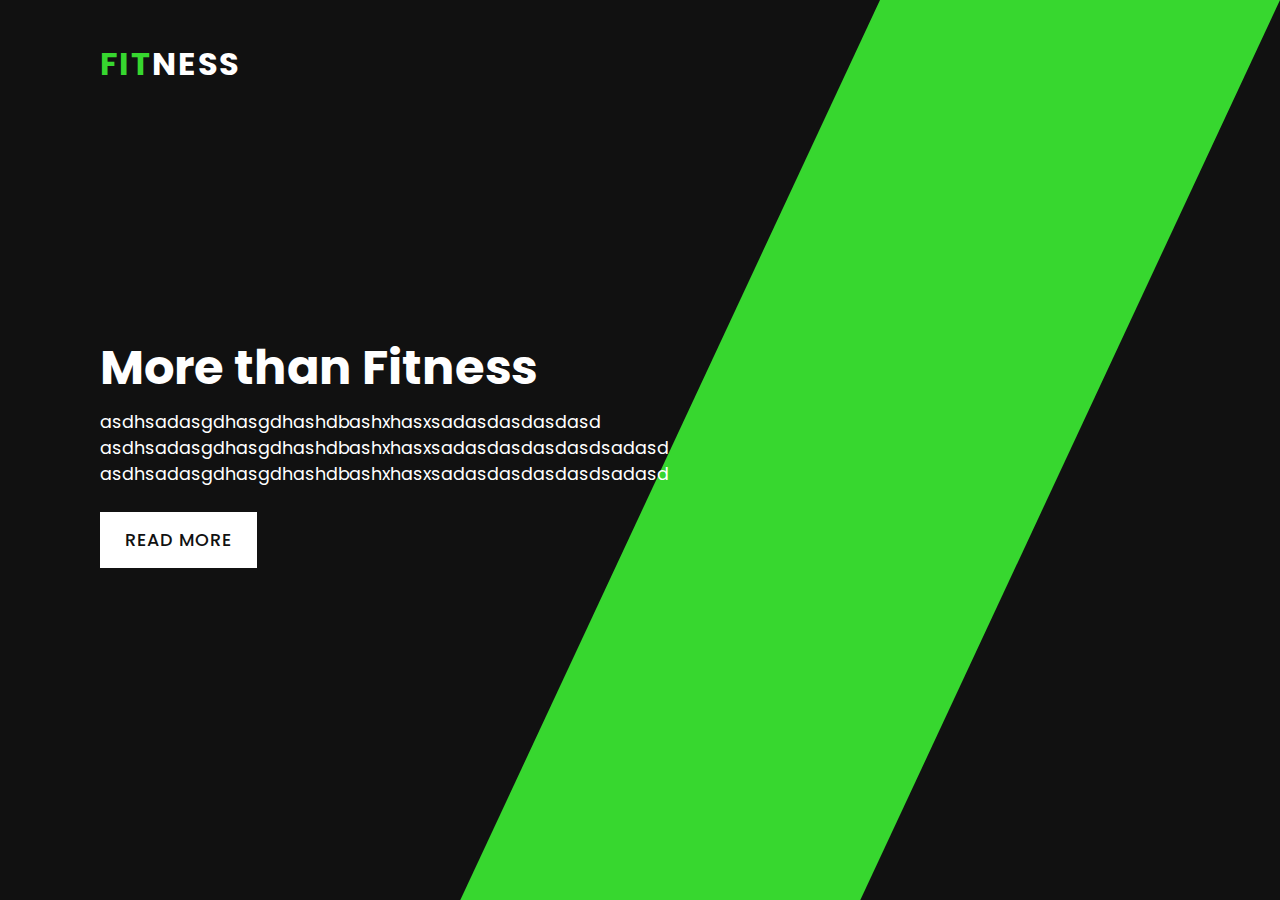
==== index.html @ 850d9f19 "ok" ====
<!DOCTYPE html>
<html lang="en">
  <head>
    <meta charset="UTF-8" />
    <meta name="viewport" content="width=device-width, initial-scale=1.0" />
    <title>Document</title>
    <link rel="stylesheet" href="project.css" />
  </head>

  <body>
    <header>
      <a href="#" class="logo"><span>Fit</span>ness</a>
      <div class="toggle"><img src="images/toggle.png" alt="" /></div>
    </header>
    <div class="banner">
      <video src="images/bg.mp4" autoplay muted loop type="mp4"></video>
      <div class="textBox">
        <h2>More than Fitness</h2>
        <p>
          asdhsadasgdhasgdhashdbashxhasxsadasdasdasdasd
          asdhsadasgdhasgdhashdbashxhasxsadasdasdasdasdsadasd
          asdhsadasgdhasgdhashdbashxhasxsadasdasdasdasdsadasd
        </p>
        <a href="Day1-female.html">Read More</a>
      </div>
      <div class="imgBox">
        <img
          src="images/man.png"
          alt=""
          
        />
      </div>
      <ul class="sci">
        <li>
          <a href="#"><img src="images/facebook.png" alt="" /></a>
        </li>
        <li>
          <a href="#"><img src="images/instagram.png" alt="" /></a>
        </li>
        <li>
          <a href="#"><img src="images/twitter.png" alt="" /></a>
        </li>
      </ul>
    </div>
    <script src="Day1-female.js"></script>
  </body>
</html>
---- project.css ----
@import url("https://fonts.googleapis.com/css?family=Poppins:200,300,400,500,600,700,800,900&display");
* {
  margin: 0;
  padding: 0;
  box-sizing: border-box;
  font-family: "Poppins", sans-serif;
}
header {
  position: absolute;
  top: 0;
  left: 0;
  width: 100%;
  display: flex;
  justify-content: space-between;
  align-items: center;
  padding: 40px 100px;
  z-index: 1000;
}
header .logo {
  position: relative;
  font-size: 2em;
  color: #fff;
  text-transform: uppercase;
  font-weight: 700;
  letter-spacing: 2px;
  text-decoration: none;
}
header .logo span {
  color: #37d72f;
}
header .toggle img {
  max-width: 100px;
}
header .toggle {
  max-width: 60px;
  cursor: pointer;
}
.banner {
  position: relative;
  width: 100%;
  min-height: 100vh;
  padding: 0 100px;
  background: #111;
  display: flex;
  justify-content: flex-start;
  align-items: center;
}
.banner:before {
  content: "";
  position: absolute;
  right: 0;
  top: 0;
  width: 400px;
  height: 100%;
  background: #37d72f;
  transform-origin: top;
  transform: skewX(-25deg);
  z-index: 1;
}
.banner video {
  position: absolute;
  top: 0;
  left: 0;
  width: 100%;
  height: 100%;
  object-fit: cover;
  opacity: 0.15;
  pointer-events: none;
}
.banner .textBox {
  position: relative;
  max-width: 600px;
  z-index: 2;
}
.banner .textBox h2 {
  color: #fff;
  font-size: 3em;
}
.banner .textBox p {
  color: #fff;
  font-size: 1.1em;
  margin: 5px 0 25px;
}
.banner .textBox a {
  position: relative;
  display: inline-block;
  background: #fff;
  color: #111;
  padding: 15px 25px;
  text-decoration: none;
  font-size: 1.1em;
  text-transform: uppercase;
  letter-spacing: 1px;
  font-weight: 500;
}
.banner .imgBox {
  position: relative;
  height: 100vh;
  display: flex;
  justify-content: center;
  align-items: center;
  width: 50%;
  z-index: 2;
}
.banner.imgBox img {
  position: absolute;
  bottom: 0;
  height: 90%;
  z-index: 10000;
}
.sci {
  position: absolute;
  bottom: 20px;
  letter-spacing: 100px;
  display: flex;
  justify-content: center;
  align-items: center;
}
.sci li {
  list-style: none;
}
.sci li a {
  display: inline-block;
  margin-right: 15px;
}
.sci li a img {
  transform: scale(0.5);
  filter: invert(1);
}
@media (max-width: 991px) {
  header {
    padding: 20px 50px;
  }
  .banner {
    padding: 150px 50px 0;
    flex-direction: column;
    overflow: hidden;
  }
  .banner:before {
    width: 300px;
    transform: skewX(-25deg) translateX(50%);
  }
  .banner .textBox {
    max-width: 100%;
  }
  .sci {
    z-index: 1000;
    left: initial;
    right: 20px;
    flex-direction: column;
  }
}
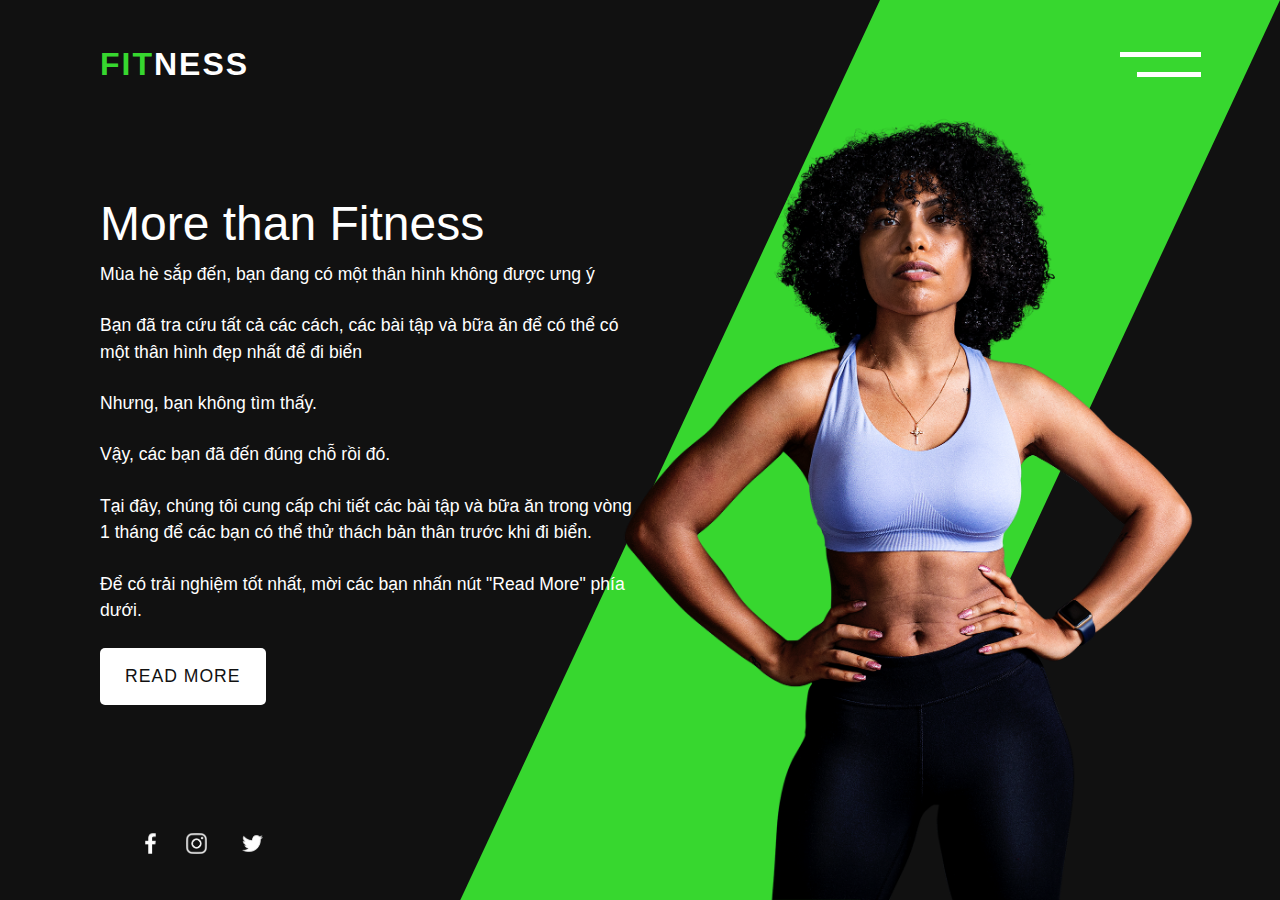
==== commit c7900ea1: "all info" ====
--- a/index.html
+++ b/index.html
@@ -3,45 +3,60 @@
   <head>
     <meta charset="UTF-8" />
     <meta name="viewport" content="width=device-width, initial-scale=1.0" />
-    <title>Document</title>
+    <title>Fitness.com</title>
     <link rel="stylesheet" href="project.css" />
+    <link rel="icon" href="https://www.pngkey.com/png/full/52-526512_health-fitness-icon-green-home-icon-png.png" type="image/gif" sizes="16x16">
+
+    <link
+      rel="stylesheet"
+      href="https://maxcdn.bootstrapcdn.com/bootstrap/4.0.0/css/bootstrap.min.css"
+      integrity="sha384-Gn5384xqQ1aoWXA+058RXPxPg6fy4IWvTNh0E263XmFcJlSAwiGgFAW/dAiS6JXm"
+      crossorigin="anonymous"
+    />
   </head>
 
   <body>
-    <header>
-      <a href="#" class="logo"><span>Fit</span>ness</a>
+    <div class="Header">
+      <a title="Trang chủ" href="index.html" class="logo"><span>Fit</span>ness</a>
       <div class="toggle"><img src="images/toggle.png" alt="" /></div>
-    </header>
+    </div>
     <div class="banner">
       <video src="images/bg.mp4" autoplay muted loop type="mp4"></video>
       <div class="textBox">
         <h2>More than Fitness</h2>
         <p>
-          asdhsadasgdhasgdhashdbashxhasxsadasdasdasdasd
-          asdhsadasgdhasgdhashdbashxhasxsadasdasdasdasdsadasd
-          asdhsadasgdhasgdhashdbashxhasxsadasdasdasdasdsadasd
+          Mùa hè sắp đến, bạn đang có một thân hình không được ưng ý
         </p>
-        <a href="Day1-female.html">Read More</a>
+        <p>
+          Bạn đã tra cứu tất cả các cách, các bài tập và bữa ăn để có thể có một
+          thân hình đẹp nhất để đi biển
+        </p>
+        <p>Nhưng, bạn không tìm thấy.</p>
+        <p>Vậy, các bạn đã đến đúng chỗ rồi đó.</p>
+        <p>
+          Tại đây, chúng tôi cung cấp chi tiết các bài tập và bữa ăn trong vòng
+          1 tháng để các bạn có thể thử thách bản thân trước khi đi biển.
+        </p>
+        <p>
+          Để có trải nghiệm tốt nhất, mời các bạn nhấn nút "Read More" phía
+          dưới.
+        </p>
+        <a style="border-radius: 5px;" href="day1.html">Read More</a>
       </div>
       <div class="imgBox">
-        <img
-          src="images/man.png"
-          alt=""
-          
-        />
+        <img src="images/401-felix-6237-chim.png" alt="" height="100%" />
       </div>
       <ul class="sci">
         <li>
-          <a href="#"><img src="images/facebook.png" alt="" /></a>
+          <a title="Facebook" href="https://www.facebook.com/"><img src="images/facebook.png" alt="" /></a>
         </li>
         <li>
-          <a href="#"><img src="images/instagram.png" alt="" /></a>
+          <a title="Instagram" href="https://www.instagram.com/"><img src="images/instagram.png" alt="" /></a>
         </li>
         <li>
-          <a href="#"><img src="images/twitter.png" alt="" /></a>
+          <a title="Twitter" href="https://twitter.com/"><img src="images/twitter.png" alt="" /></a>
         </li>
       </ul>
     </div>
-    <script src="Day1-female.js"></script>
   </body>
 </html>
--- a/project.css
+++ b/project.css
@@ -1,11 +1,9 @@
-@import url("https://fonts.googleapis.com/css?family=Poppins:200,300,400,500,600,700,800,900&display");
-* {
-  margin: 0;
-  padding: 0;
-  box-sizing: border-box;
-  font-family: "Poppins", sans-serif;
+body{
+  height: 100%;
+  background-image: url('/images/bg.mp4');
+
 }
-header {
+.Header{
   position: absolute;
   top: 0;
   left: 0;
@@ -16,7 +14,7 @@
   padding: 40px 100px;
   z-index: 1000;
 }
-header .logo {
+.Header .logo {
   position: relative;
   font-size: 2em;
   color: #fff;
@@ -25,13 +23,13 @@
   letter-spacing: 2px;
   text-decoration: none;
 }
-header .logo span {
+.Header .logo span {
   color: #37d72f;
 }
-header .toggle img {
+.Header .toggle img {
   max-width: 100px;
 }
-header .toggle {
+.Header .toggle {
   max-width: 60px;
   cursor: pointer;
 }
@@ -150,3 +148,8 @@
     flex-direction: column;
   }
 }
+.textBox a:hover{
+  color: #14de24;
+  border: 1px solid #0ec10e;
+}
+
